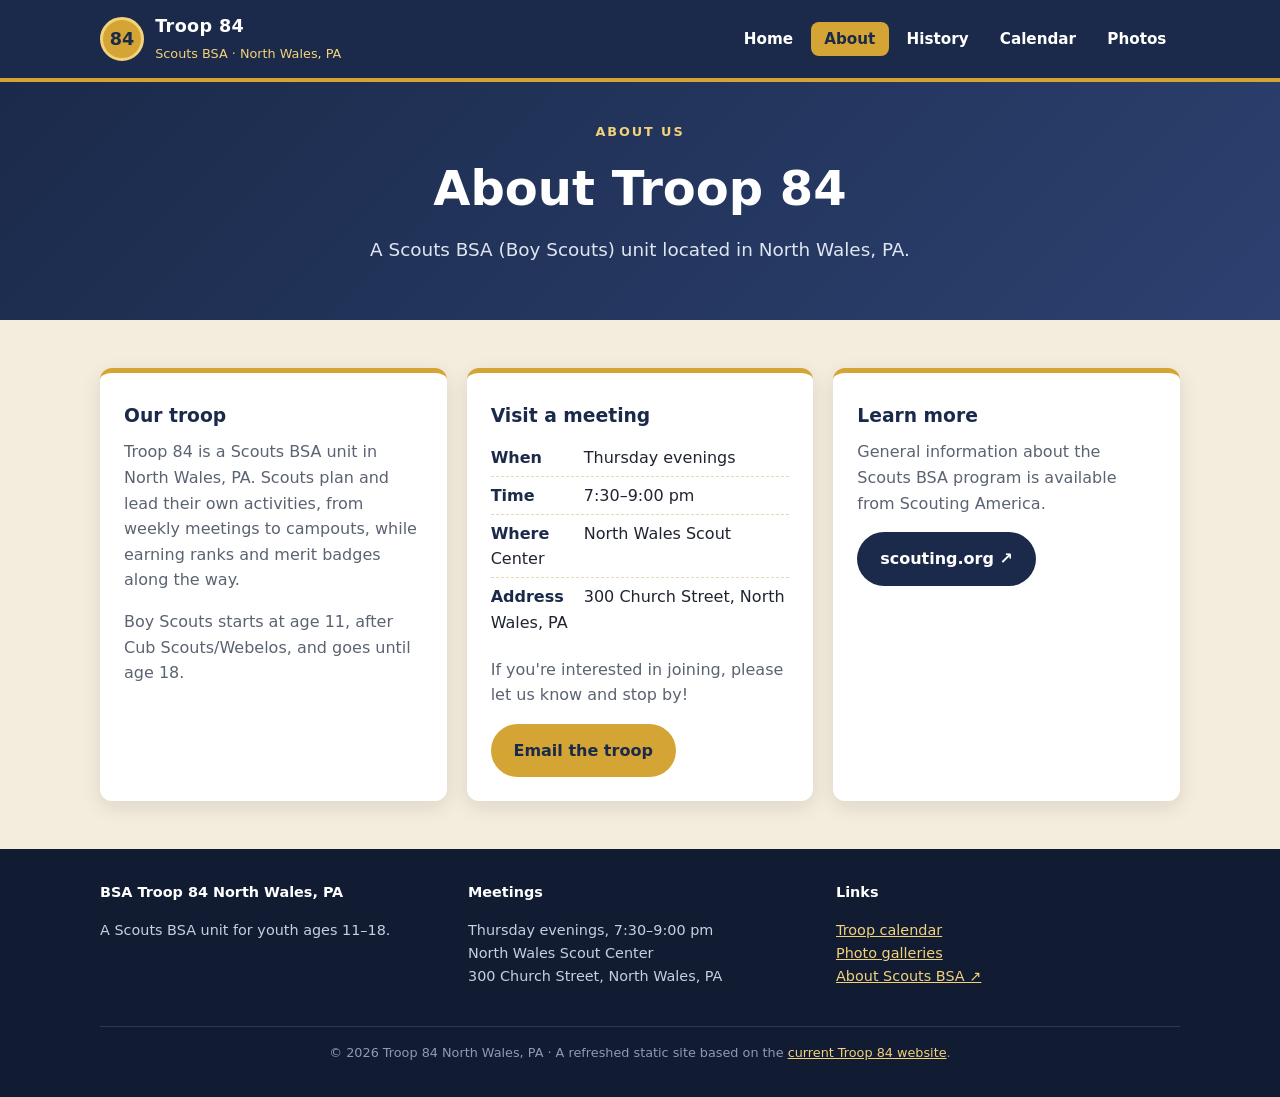
==== about.html @ 0edf73d8 "Populate repo with Troop 84 static site (#1)" ====
<!DOCTYPE html>
<html lang="en">
<head>
  <meta charset="utf-8">
  <meta name="viewport" content="width=device-width, initial-scale=1">
  <title>About · Troop 84 North Wales, PA</title>
  <meta name="description" content="About Scouts BSA Troop 84 in North Wales, PA, and how to visit a meeting.">
  <link rel="stylesheet" href="css/style.css">
</head>
<body>
  <header class="site-header">
    <div class="container header-inner">
      <a class="brand" href="index.html">
        <span class="brand-badge" aria-hidden="true">84</span>
        <span class="brand-text"><strong data-field="troopName">Troop 84</strong><span>Scouts BSA · <span data-field="town">North Wales, PA</span></span></span>
      </a>
      <button class="nav-toggle" aria-expanded="false" aria-controls="site-nav" aria-label="Menu">☰</button>
      <nav class="site-nav" id="site-nav" aria-label="Main">
        <ul>
          <li><a href="index.html">Home</a></li>
          <li><a href="about.html" aria-current="page">About</a></li>
          <li><a href="history.html">History</a></li>
          <li><a href="calendar.html">Calendar</a></li>
          <li><a href="photos.html">Photos</a></li>
        </ul>
      </nav>
    </div>
  </header>
  <main>
    <section class="hero page-hero">
      <div class="container">
        <div class="eyebrow">About us</div>
        <h1>About <span data-field="troopName">Troop 84</span></h1>
        <p>A Scouts BSA (Boy Scouts) unit located in North Wales, PA.</p>
      </div>
    </section>

    <section class="section">
      <div class="container grid">
        <div class="card">
          <h3>Our troop</h3>
          <p>Troop 84 is a Scouts BSA unit in North Wales, PA. Scouts plan and lead their own activities, from weekly meetings to campouts, while earning ranks and merit badges along the way.</p>
          <p>Boy Scouts starts at age 11, after Cub Scouts/Webelos, and goes until age 18.</p>
        </div>
        <div class="card" id="visit">
          <h3>Visit a meeting</h3>
            <ul class="info-list">
              <li><strong>When</strong> <span data-field="meetingDay">Thursday evenings</span></li>
              <li><strong>Time</strong> <span data-field="meetingTime">7:30–9:00 pm</span></li>
              <li><strong>Where</strong> <span data-field="meetingPlace">North Wales Scout Center</span></li>
              <li><strong>Address</strong> <span data-field="meetingAddress">300 Church Street, North Wales, PA</span></li>
            </ul>
          <p style="margin-top:1rem">If you're interested in joining, please let us know and stop by!</p>
          <a class="btn btn-gold" data-email href="#" hidden>Email the troop</a>
        </div>
        <div class="card">
          <h3>Learn more</h3>
          <p>General information about the Scouts BSA program is available from Scouting America.</p>
          <a class="btn btn-navy" data-href="scoutsBsaInfoUrl" href="https://www.scouting.org/programs/scouts-bsa/" target="_blank" rel="noopener">scouting.org ↗</a>
        </div>
      </div>
    </section>
  </main>
  <footer class="site-footer">
    <div class="container">
      <div class="footer-grid">
        <div>
          <h4 data-field="troopFullName">BSA Troop 84 North Wales, PA</h4>
          <p>A Scouts BSA unit for youth ages 11–18.</p>
        </div>
        <div>
          <h4>Meetings</h4>
          <p><span data-field="meetingDay">Thursday evenings</span>, <span data-field="meetingTime">7:30–9:00 pm</span><br>
            <span data-field="meetingPlace">North Wales Scout Center</span><br>
            <span data-field="meetingAddress">300 Church Street, North Wales, PA</span></p>
        </div>
        <div>
          <h4>Links</h4>
          <p><a href="calendar.html">Troop calendar</a><br>
            <a href="photos.html">Photo galleries</a><br>
            <a data-href="scoutsBsaInfoUrl" href="https://www.scouting.org/programs/scouts-bsa/" target="_blank" rel="noopener">About Scouts BSA ↗</a></p>
        </div>
      </div>
      <p class="footer-note">© <span data-year>2026</span> Troop 84 North Wales, PA · A refreshed static site based on the
        <a data-href="originalSiteUrl" href="https://www.troop84northwalespa.org/" target="_blank" rel="noopener">current Troop 84 website</a>.</p>
    </div>
  </footer>
  <script src="js/config.js"></script>
  <script src="js/main.js"></script>
</body>
</html>
---- css/style.css ----
/* Troop 84 — shared styles. Colors live in :root below. */
:root {
  --navy: #1b2a4a;
  --navy-dark: #111c33;
  --gold: #d4a534;
  --gold-light: #f2d27a;
  --tan: #f4ecdc;
  --tan-dark: #e6d8bb;
  --ink: #1f2430;
  --muted: #5b6372;
  --white: #ffffff;
  --radius: 12px;
  --shadow: 0 6px 20px rgba(17, 28, 51, 0.10);
  --max: 1080px;
}
*, *::before, *::after { box-sizing: border-box; }
html { scroll-behavior: smooth; }
body {
  margin: 0;
  font-family: system-ui, -apple-system, "Segoe UI", Roboto, Helvetica, Arial, sans-serif;
  color: var(--ink);
  background: var(--tan);
  line-height: 1.6;
  display: flex; flex-direction: column; min-height: 100vh;
}
main { flex: 1; }
a { color: var(--navy); }
img { max-width: 100%; display: block; }
[hidden] { display: none !important; }
.container { width: min(100% - 2rem, var(--max)); margin-inline: auto; }

/* Header / nav */
.site-header {
  background: var(--navy); color: var(--white);
  border-bottom: 4px solid var(--gold);
  position: sticky; top: 0; z-index: 10;
}
.header-inner { display: flex; align-items: center; justify-content: space-between; padding: .75rem 0; gap: 1rem; }
.brand { display: flex; align-items: center; gap: .7rem; color: var(--white); text-decoration: none; }
.brand-badge {
  width: 44px; height: 44px; border-radius: 50%;
  background: var(--gold); color: var(--navy);
  display: grid; place-items: center; font-weight: 800; font-size: 1.1rem;
  border: 3px solid var(--gold-light);
}
.brand-text strong { display: block; font-size: 1.1rem; letter-spacing: .02em; }
.brand-text span { font-size: .8rem; color: var(--gold-light); }
.site-nav ul { list-style: none; margin: 0; padding: 0; display: flex; gap: .25rem; }
.site-nav a {
  color: var(--white); text-decoration: none; padding: .5rem .85rem; border-radius: 8px;
  font-weight: 600; font-size: .95rem;
}
.site-nav a:hover, .site-nav a:focus-visible { background: rgba(255,255,255,.12); }
.site-nav a[aria-current="page"] { background: var(--gold); color: var(--navy); }
.nav-toggle {
  display: none; background: transparent; border: 2px solid var(--gold); color: var(--white);
  border-radius: 8px; padding: .35rem .7rem; font-size: 1rem; cursor: pointer;
}

/* Hero */
.hero {
  background: linear-gradient(135deg, var(--navy) 0%, #2c4170 100%);
  color: var(--white); padding: 4rem 0 3.5rem; text-align: center;
}
.hero h1 { font-size: clamp(2rem, 5vw, 3rem); margin: 0 0 .5rem; }
.hero p { font-size: 1.15rem; max-width: 640px; margin: 0 auto 1.5rem; color: #dfe5f2; }
.hero .eyebrow { color: var(--gold-light); text-transform: uppercase; letter-spacing: .15em; font-size: .8rem; font-weight: 700; margin-bottom: .5rem; }
.page-hero { padding: 2.5rem 0 2rem; }

/* Buttons */
.btn {
  display: inline-block; padding: .75rem 1.3rem; border-radius: 999px;
  font-weight: 700; text-decoration: none; border: 2px solid transparent;
  transition: transform .1s ease, background .2s ease;
}
.btn:hover { transform: translateY(-1px); }
.btn-gold { background: var(--gold); color: var(--navy); }
.btn-gold:hover { background: var(--gold-light); }
.btn-outline { border-color: var(--white); color: var(--white); }
.btn-outline:hover { background: rgba(255,255,255,.1); }
.btn-navy { background: var(--navy); color: var(--white); }
.btn-navy:hover { background: var(--navy-dark); }
.btn-row { display: flex; gap: .75rem; justify-content: center; flex-wrap: wrap; }

/* Sections & cards */
.section { padding: 3rem 0; }
.section h2 { color: var(--navy); margin-top: 0; font-size: 1.7rem; }
.section-title { text-align: center; margin-bottom: 2rem; }
.section-title p { color: var(--muted); margin: 0; }
.grid { display: grid; gap: 1.25rem; grid-template-columns: repeat(auto-fit, minmax(240px, 1fr)); }
.card {
  background: var(--white); border-radius: var(--radius); padding: 1.5rem;
  box-shadow: var(--shadow); border-top: 5px solid var(--gold);
}
.card h3 { margin: .25rem 0 .5rem; color: var(--navy); }
.card p { margin: 0 0 1rem; color: var(--muted); }
.card .icon { font-size: 1.8rem; }
.info-list { list-style: none; padding: 0; margin: 0; }
.info-list li { padding: .35rem 0; border-bottom: 1px dashed var(--tan-dark); }
.info-list li:last-child { border-bottom: 0; }
.info-list strong { color: var(--navy); display: inline-block; min-width: 5.5rem; }
.band { background: var(--white); }
.cta {
  background: var(--navy); color: var(--white); border-radius: var(--radius);
  padding: 2.25rem; text-align: center; box-shadow: var(--shadow);
}
.cta h2 { color: var(--gold-light); }
.cta p { color: #dfe5f2; max-width: 620px; margin: 0 auto 1.25rem; }

/* Calendar */
.calendar-frame {
  background: var(--white); border-radius: var(--radius); box-shadow: var(--shadow);
  padding: .5rem; overflow: hidden;
}
.calendar-frame iframe { width: 100%; height: 680px; border: 0; display: block; }

/* Empty state */
.empty-state {
  background: var(--white); border: 2px dashed var(--gold); border-radius: var(--radius);
  padding: 2rem; text-align: center; max-width: 760px; margin: 0 auto;
}
.empty-state .icon { font-size: 2.5rem; }
.empty-state h3 { color: var(--navy); margin: .5rem 0; }
.empty-state ol { text-align: left; max-width: 560px; margin: 1rem auto; color: var(--muted); }
code {
  background: var(--tan); padding: .1rem .4rem; border-radius: 4px; font-size: .9em;
  color: var(--navy-dark);
}

/* Gallery cards */
.gallery-card { text-align: center; }
.gallery-card .icon { font-size: 2.5rem; }
.gallery-card.facebook { border-top-color: #1877f2; }
.gallery-card.google { border-top-color: #34a853; }

/* Footer */
.site-footer { background: var(--navy-dark); color: #c7cfdf; padding: 2rem 0 1.25rem; font-size: .9rem; }
.site-footer a { color: var(--gold-light); }
.footer-grid { display: grid; gap: 1.5rem; grid-template-columns: repeat(auto-fit, minmax(200px, 1fr)); }
.footer-grid h4 { color: var(--white); margin: 0 0 .5rem; }
.footer-note { border-top: 1px solid rgba(255,255,255,.12); margin-top: 1.5rem; padding-top: 1rem; font-size: .8rem; color: #8f9ab2; text-align: center; }

/* Responsive */
@media (max-width: 720px) {
  .nav-toggle { display: inline-block; }
  .site-nav { position: absolute; top: 100%; left: 0; right: 0; background: var(--navy); border-bottom: 4px solid var(--gold); display: none; }
  .site-nav.open { display: block; }
  .site-nav ul { flex-direction: column; padding: .5rem 1rem 1rem; }
  .site-nav a { display: block; }
  .calendar-frame iframe { height: 520px; }
  .hero { padding: 3rem 0 2.5rem; }
}


/* History page */
.prose { max-width: 720px; }
.prose .lead { font-size: 1.15rem; color: var(--ink); margin: 0 0 .75rem; }
.prose .source-note { color: var(--muted); font-size: .9rem; margin: 0; }
.history-timeline {
  display: grid;
  gap: 1.25rem;
  max-width: 760px;
  margin-inline: auto;
}
.history-card h2 {
  color: var(--navy);
  margin: .15rem 0 .75rem;
  font-size: 1.45rem;
}
.history-card p { color: var(--muted); margin: 0 0 1rem; }
.history-card p:last-of-type { margin-bottom: 0; }
.era-year {
  display: inline-block;
  background: var(--navy);
  color: var(--gold-light);
  font-size: .75rem;
  font-weight: 700;
  letter-spacing: .08em;
  text-transform: uppercase;
  padding: .25rem .65rem;
  border-radius: 999px;
  margin-bottom: .35rem;
}
.mission-card { border-top-color: var(--navy); }
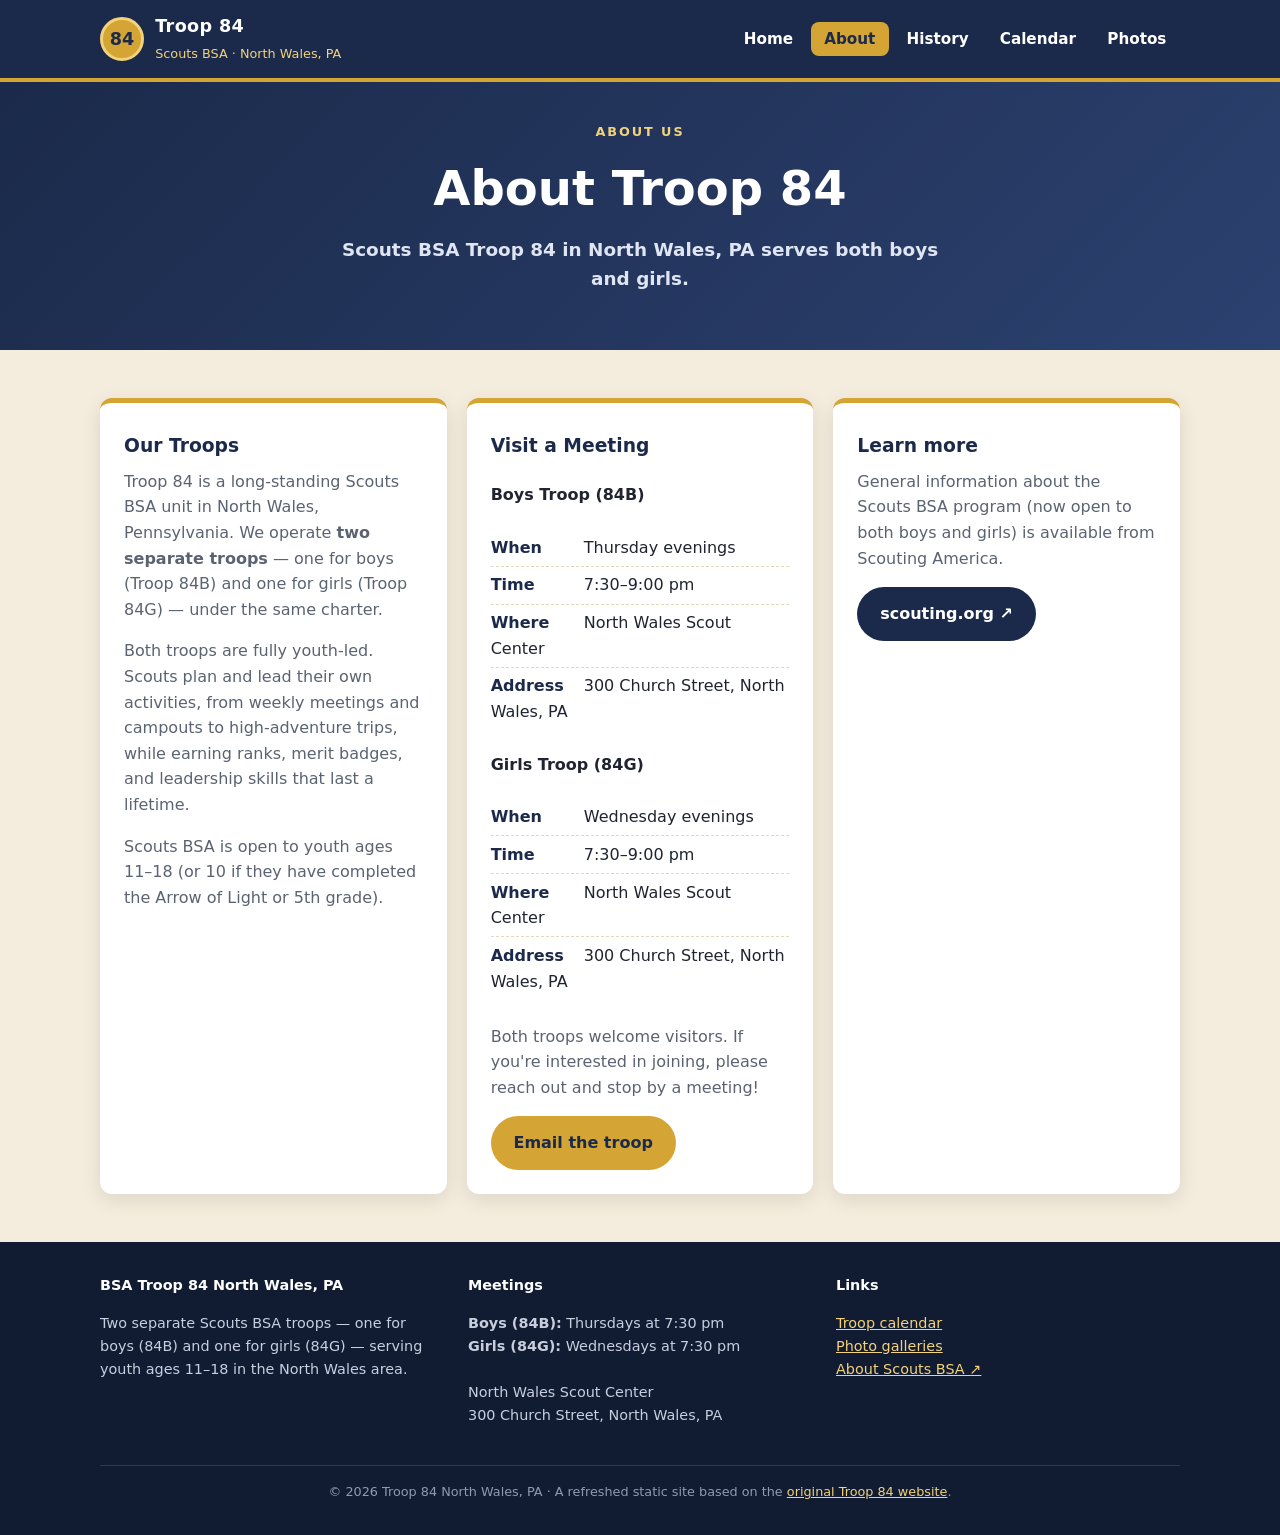
==== commit bf6eb745: "Merge pull request #4 from abhidotnet/girls-troop-update Girls troop update." ====
--- a/about.html
+++ b/about.html
@@ -4,7 +4,7 @@
   <meta charset="utf-8">
   <meta name="viewport" content="width=device-width, initial-scale=1">
   <title>About · Troop 84 North Wales, PA</title>
-  <meta name="description" content="About Scouts BSA Troop 84 in North Wales, PA, and how to visit a meeting.">
+  <meta name="description" content="About Scouts BSA Troop 84 in North Wales, PA – serving both boys and girls.">
   <link rel="stylesheet" href="css/style.css">
 </head>
 <body>
@@ -26,53 +26,75 @@
       </nav>
     </div>
   </header>
+
   <main>
     <section class="hero page-hero">
       <div class="container">
         <div class="eyebrow">About us</div>
         <h1>About <span data-field="troopName">Troop 84</span></h1>
-        <p>A Scouts BSA (Boy Scouts) unit located in North Wales, PA.</p>
+        <p><strong>Scouts BSA Troop 84 in North Wales, PA serves both boys and girls.</strong></p>
       </div>
     </section>
 
     <section class="section">
       <div class="container grid">
         <div class="card">
-          <h3>Our troop</h3>
-          <p>Troop 84 is a Scouts BSA unit in North Wales, PA. Scouts plan and lead their own activities, from weekly meetings to campouts, while earning ranks and merit badges along the way.</p>
-          <p>Boy Scouts starts at age 11, after Cub Scouts/Webelos, and goes until age 18.</p>
+          <h3>Our Troops</h3>
+          <p>Troop 84 is a long-standing Scouts BSA unit in North Wales, Pennsylvania. We operate <strong>two separate troops</strong> — one for boys (Troop 84B) and one for girls (Troop 84G) — under the same charter.</p>
+          
+          <p>Both troops are fully youth-led. Scouts plan and lead their own activities, from weekly meetings and campouts to high-adventure trips, while earning ranks, merit badges, and leadership skills that last a lifetime.</p>
+          
+          <p>Scouts BSA is open to youth ages 11–18 (or 10 if they have completed the Arrow of Light or 5th grade).</p>
         </div>
+
         <div class="card" id="visit">
-          <h3>Visit a meeting</h3>
+          <h3>Visit a Meeting</h3>
+          <div class="meeting-info">
+            <h4>Boys Troop (84B)</h4>
             <ul class="info-list">
-              <li><strong>When</strong> <span data-field="meetingDay">Thursday evenings</span></li>
-              <li><strong>Time</strong> <span data-field="meetingTime">7:30–9:00 pm</span></li>
-              <li><strong>Where</strong> <span data-field="meetingPlace">North Wales Scout Center</span></li>
-              <li><strong>Address</strong> <span data-field="meetingAddress">300 Church Street, North Wales, PA</span></li>
+              <li><strong>When</strong> Thursday evenings</li>
+              <li><strong>Time</strong> 7:30–9:00 pm</li>
+              <li><strong>Where</strong> North Wales Scout Center</li>
+              <li><strong>Address</strong> 300 Church Street, North Wales, PA</li>
             </ul>
-          <p style="margin-top:1rem">If you're interested in joining, please let us know and stop by!</p>
+
+            <h4>Girls Troop (84G)</h4>
+            <ul class="info-list">
+              <li><strong>When</strong> Wednesday evenings</li>
+              <li><strong>Time</strong> 7:30–9:00 pm</li>
+              <li><strong>Where</strong> North Wales Scout Center</li>
+              <li><strong>Address</strong> 300 Church Street, North Wales, PA</li>
+            </ul>
+          </div>
+          
+          <p style="margin-top:1.5rem">Both troops welcome visitors. If you're interested in joining, please reach out and stop by a meeting!</p>
           <a class="btn btn-gold" data-email href="#" hidden>Email the troop</a>
         </div>
+
         <div class="card">
           <h3>Learn more</h3>
-          <p>General information about the Scouts BSA program is available from Scouting America.</p>
+          <p>General information about the Scouts BSA program (now open to both boys and girls) is available from Scouting America.</p>
           <a class="btn btn-navy" data-href="scoutsBsaInfoUrl" href="https://www.scouting.org/programs/scouts-bsa/" target="_blank" rel="noopener">scouting.org ↗</a>
         </div>
       </div>
     </section>
   </main>
+
   <footer class="site-footer">
     <div class="container">
       <div class="footer-grid">
         <div>
           <h4 data-field="troopFullName">BSA Troop 84 North Wales, PA</h4>
-          <p>A Scouts BSA unit for youth ages 11–18.</p>
+          <p>Two separate Scouts BSA troops — one for boys (84B) and one for girls (84G) — serving youth ages 11–18 in the North Wales area.</p>
         </div>
         <div>
           <h4>Meetings</h4>
-          <p><span data-field="meetingDay">Thursday evenings</span>, <span data-field="meetingTime">7:30–9:00 pm</span><br>
-            <span data-field="meetingPlace">North Wales Scout Center</span><br>
-            <span data-field="meetingAddress">300 Church Street, North Wales, PA</span></p>
+          <p>
+            <strong>Boys (84B):</strong> Thursdays at 7:30 pm<br>
+            <strong>Girls (84G):</strong> Wednesdays at 7:30 pm<br><br>
+            North Wales Scout Center<br>
+            300 Church Street, North Wales, PA
+          </p>
         </div>
         <div>
           <h4>Links</h4>
@@ -82,10 +104,11 @@
         </div>
       </div>
       <p class="footer-note">© <span data-year>2026</span> Troop 84 North Wales, PA · A refreshed static site based on the
-        <a data-href="originalSiteUrl" href="https://www.troop84northwalespa.org/" target="_blank" rel="noopener">current Troop 84 website</a>.</p>
+        <a data-href="originalSiteUrl" href="https://www.troop84northwalespa.org/" target="_blank" rel="noopener">original Troop 84 website</a>.</p>
     </div>
   </footer>
+
   <script src="js/config.js"></script>
   <script src="js/main.js"></script>
 </body>
-</html>
+</html>
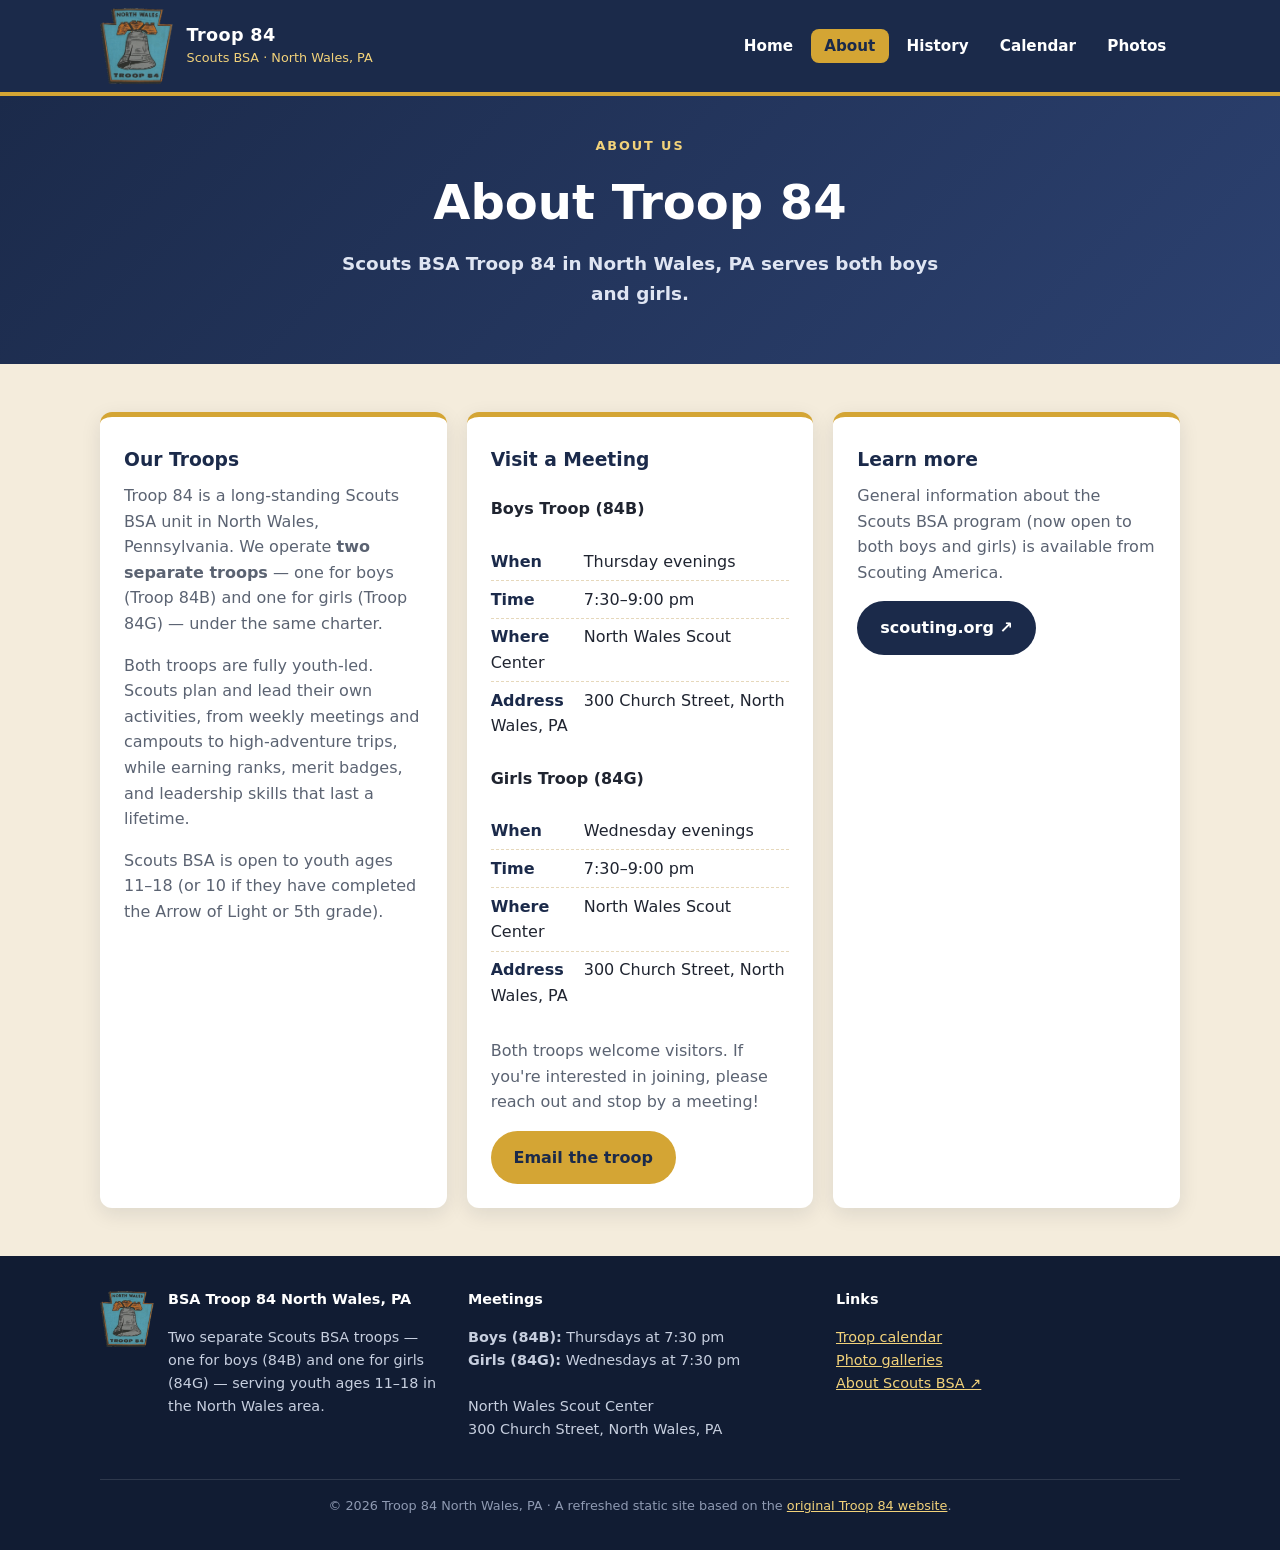
==== commit 07d4a83e: "Promote girls-troop-update to main (logo + girls troop) (#6) Replace the gold "84" text badge with t" ====
--- a/about.html
+++ b/about.html
@@ -6,12 +6,13 @@
   <title>About · Troop 84 North Wales, PA</title>
   <meta name="description" content="About Scouts BSA Troop 84 in North Wales, PA – serving both boys and girls.">
   <link rel="stylesheet" href="css/style.css">
+  <link rel="icon" href="logo/84Logo.png" type="image/png">
 </head>
 <body>
   <header class="site-header">
     <div class="container header-inner">
       <a class="brand" href="index.html">
-        <span class="brand-badge" aria-hidden="true">84</span>
+        <img class="brand-logo" src="logo/84Logo.png" width="339" height="353" alt="Troop 84 North Wales logo">
         <span class="brand-text"><strong data-field="troopName">Troop 84</strong><span>Scouts BSA · <span data-field="town">North Wales, PA</span></span></span>
       </a>
       <button class="nav-toggle" aria-expanded="false" aria-controls="site-nav" aria-label="Menu">☰</button>
@@ -83,9 +84,12 @@
   <footer class="site-footer">
     <div class="container">
       <div class="footer-grid">
-        <div>
-          <h4 data-field="troopFullName">BSA Troop 84 North Wales, PA</h4>
-          <p>Two separate Scouts BSA troops — one for boys (84B) and one for girls (84G) — serving youth ages 11–18 in the North Wales area.</p>
+        <div class="footer-identity">
+          <img class="footer-logo" src="logo/84Logo.png" width="339" height="353" alt="">
+          <div>
+            <h4 data-field="troopFullName">BSA Troop 84 North Wales, PA</h4>
+            <p>Two separate Scouts BSA troops — one for boys (84B) and one for girls (84G) — serving youth ages 11–18 in the North Wales area.</p>
+          </div>
         </div>
         <div>
           <h4>Meetings</h4>
--- a/css/style.css
+++ b/css/style.css
@@ -35,15 +35,18 @@
   border-bottom: 4px solid var(--gold);
   position: sticky; top: 0; z-index: 10;
 }
-.header-inner { display: flex; align-items: center; justify-content: space-between; padding: .75rem 0; gap: 1rem; }
-.brand { display: flex; align-items: center; gap: .7rem; color: var(--white); text-decoration: none; }
-.brand-badge {
-  width: 44px; height: 44px; border-radius: 50%;
-  background: var(--gold); color: var(--navy);
-  display: grid; place-items: center; font-weight: 800; font-size: 1.1rem;
-  border: 3px solid var(--gold-light);
+.header-inner { display: flex; align-items: center; justify-content: space-between; padding: .5rem 0; gap: 1rem; }
+.brand { display: flex; align-items: center; gap: .85rem; color: var(--white); text-decoration: none; min-width: 0; }
+.brand:focus-visible { outline: 2px solid var(--gold-light); outline-offset: 4px; border-radius: 8px; }
+.brand-logo {
+  height: 4.75rem;
+  width: auto;
+  max-width: none;
+  flex: 0 0 auto;
+  object-fit: contain;
 }
-.brand-text strong { display: block; font-size: 1.1rem; letter-spacing: .02em; }
+.brand-text { min-width: 0; line-height: 1.25; }
+.brand-text strong { display: block; font-size: 1.1rem; letter-spacing: .02em; line-height: 1.2; }
 .brand-text span { font-size: .8rem; color: var(--gold-light); }
 .site-nav ul { list-style: none; margin: 0; padding: 0; display: flex; gap: .25rem; }
 .site-nav a {
@@ -137,11 +140,21 @@
 .site-footer { background: var(--navy-dark); color: #c7cfdf; padding: 2rem 0 1.25rem; font-size: .9rem; }
 .site-footer a { color: var(--gold-light); }
 .footer-grid { display: grid; gap: 1.5rem; grid-template-columns: repeat(auto-fit, minmax(200px, 1fr)); }
+.footer-identity { display: flex; gap: .85rem; align-items: flex-start; }
+.footer-logo {
+  width: 3.4rem;
+  height: auto;
+  max-width: none;
+  flex: 0 0 auto;
+  margin-top: .15rem;
+}
 .footer-grid h4 { color: var(--white); margin: 0 0 .5rem; }
 .footer-note { border-top: 1px solid rgba(255,255,255,.12); margin-top: 1.5rem; padding-top: 1rem; font-size: .8rem; color: #8f9ab2; text-align: center; }
 
 /* Responsive */
 @media (max-width: 720px) {
+  .brand { gap: .6rem; }
+  .brand-logo { height: 3.75rem; }
   .nav-toggle { display: inline-block; }
   .site-nav { position: absolute; top: 100%; left: 0; right: 0; background: var(--navy); border-bottom: 4px solid var(--gold); display: none; }
   .site-nav.open { display: block; }
